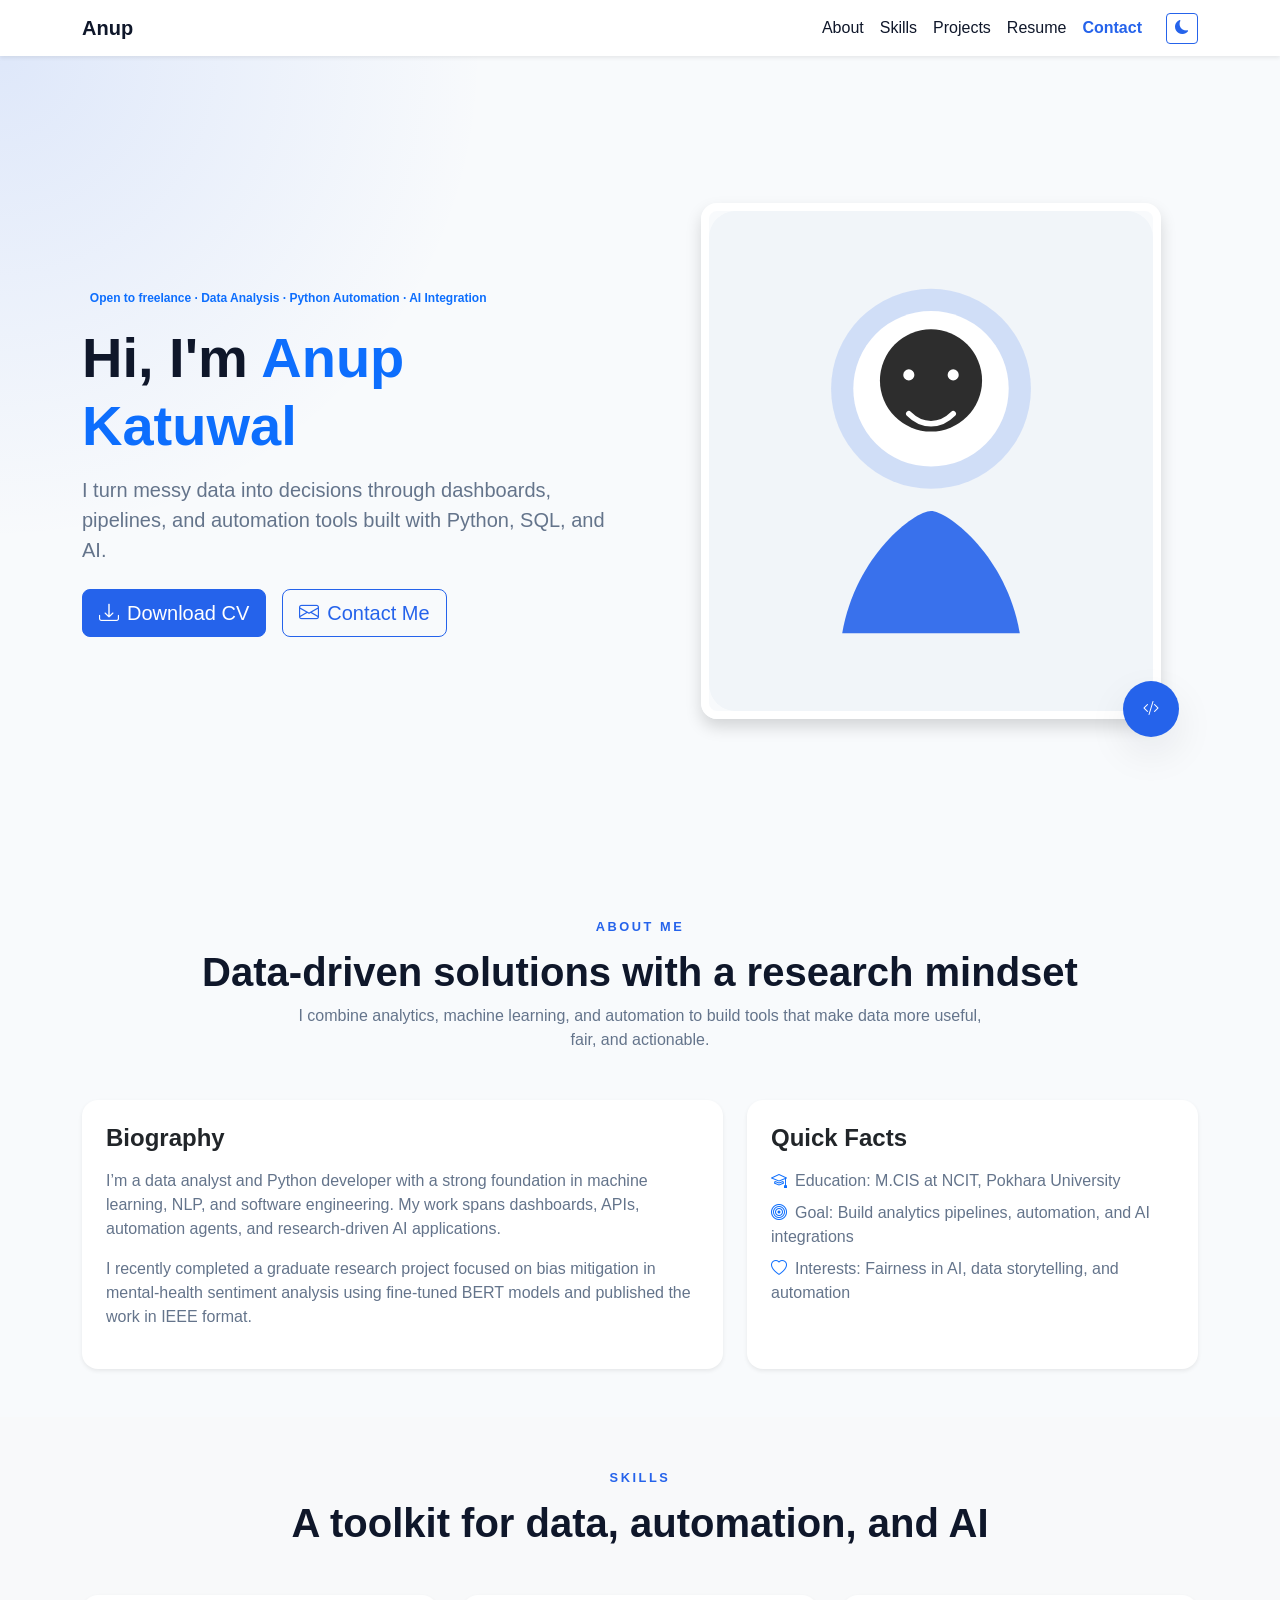
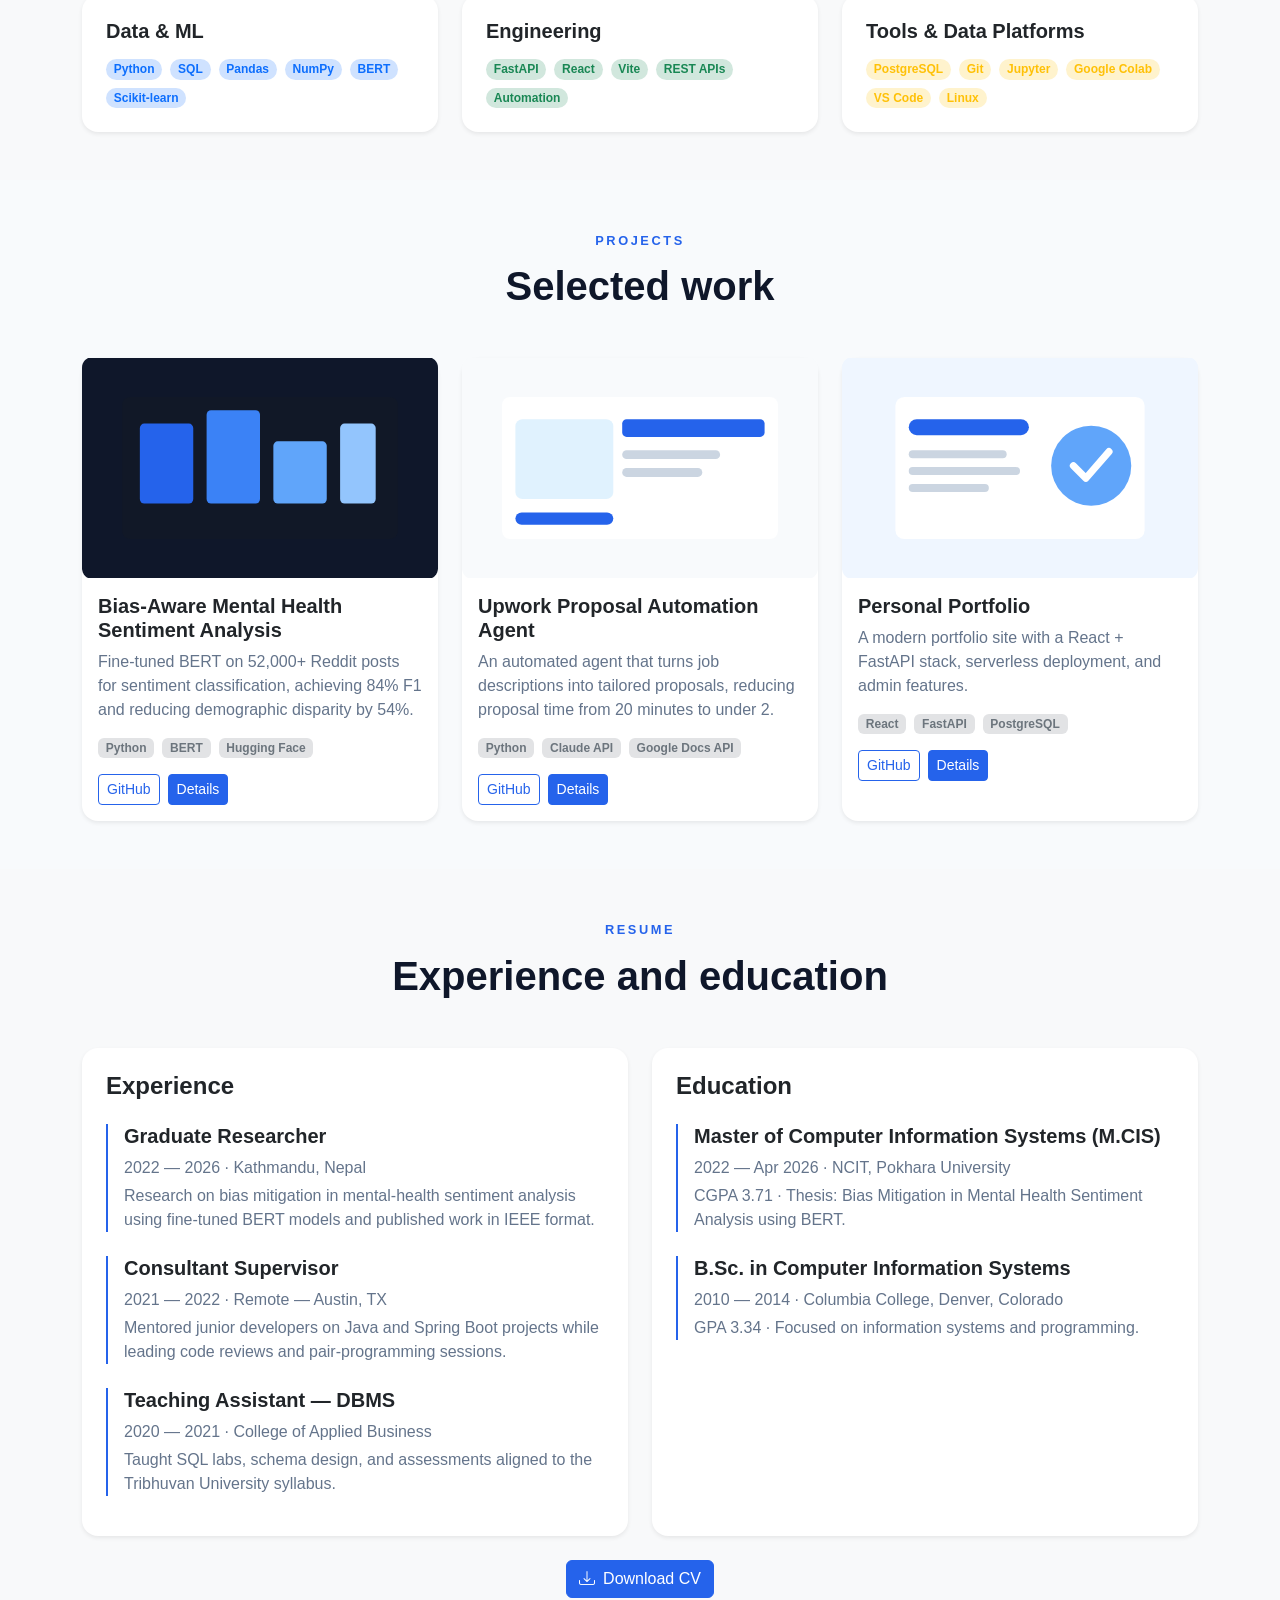
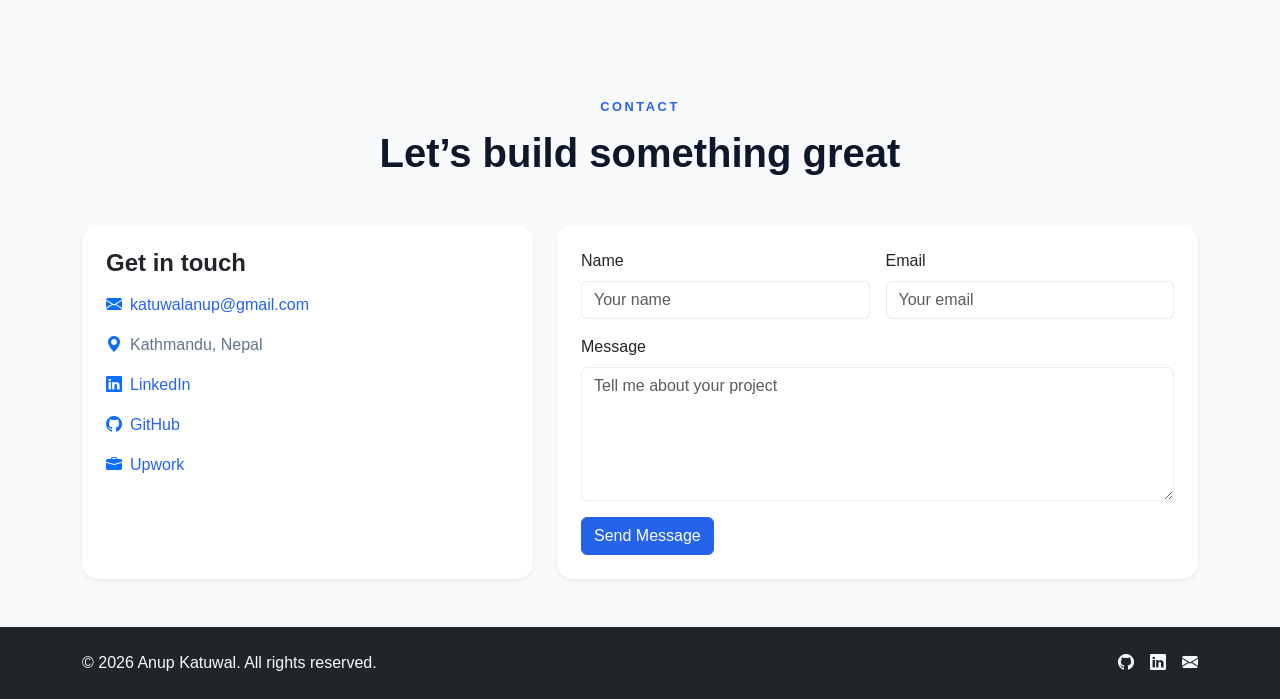
==== portfolio-website/index.html @ b763b2b9 "Add portfolio site and GitHub Pages workflow" ====
<!DOCTYPE html>
<html lang="en" class="h-100">
  <head>
    <meta charset="UTF-8" />
    <meta name="viewport" content="width=device-width, initial-scale=1.0" />
    <meta
      name="description"
      content="Portfolio of Anup Katuwal, a data analyst and Python developer focused on analytics, automation, and AI integration."
    />
    <meta name="author" content="Anup Katuwal" />
    <meta property="og:title" content="Anup Katuwal | Data Analyst & Python Developer" />
    <meta property="og:description" content="Portfolio showcasing analytics, machine learning, and automation projects." />
    <meta property="og:type" content="website" />
    <meta name="theme-color" content="#0f172a" />
    <title>Anup Katuwal | Data Analyst & Python Developer</title>
    <link
      href="https://cdn.jsdelivr.net/npm/bootstrap@5.3.3/dist/css/bootstrap.min.css"
      rel="stylesheet"
    />
    <link
      rel="stylesheet"
      href="https://cdn.jsdelivr.net/npm/bootstrap-icons@1.11.3/font/bootstrap-icons.css"
    />
    <link rel="stylesheet" href="css/style.css" />
  </head>
  <body class="d-flex flex-column min-vh-100">
    <header>
      <nav class="navbar navbar-expand-lg navbar-light bg-white shadow-sm sticky-top" id="mainNavbar">
        <div class="container">
          <a class="navbar-brand fw-bold text-primary" href="#home">Anup</a>
          <button
            class="navbar-toggler"
            type="button"
            data-bs-toggle="collapse"
            data-bs-target="#navbarNav"
            aria-controls="navbarNav"
            aria-expanded="false"
            aria-label="Toggle navigation"
          >
            <span class="navbar-toggler-icon"></span>
          </button>
          <div class="collapse navbar-collapse" id="navbarNav">
            <ul class="navbar-nav ms-auto align-items-lg-center">
              <li class="nav-item"><a class="nav-link" href="#about">About</a></li>
              <li class="nav-item"><a class="nav-link" href="#skills">Skills</a></li>
              <li class="nav-item"><a class="nav-link" href="#projects">Projects</a></li>
              <li class="nav-item"><a class="nav-link" href="#resume">Resume</a></li>
              <li class="nav-item"><a class="nav-link" href="#contact">Contact</a></li>
              <li class="nav-item ms-lg-3">
                <button class="btn btn-outline-primary btn-sm theme-toggle" type="button" aria-label="Toggle dark mode">
                  <i class="bi bi-moon-fill"></i>
                </button>
              </li>
            </ul>
          </div>
        </div>
      </nav>
    </header>

    <main id="home">
      <!-- Hero section -->
      <section class="hero py-5 py-lg-6">
        <div class="container">
          <div class="row align-items-center g-5">
            <div class="col-lg-6 order-2 order-lg-1">
              <span class="badge text-bg-primary-subtle text-primary mb-3">Open to freelance · Data Analysis · Python Automation · AI Integration</span>
              <h1 class="display-4 fw-bold mb-3">Hi, I'm <span class="text-primary">Anup Katuwal</span></h1>
              <p class="lead text-muted mb-4">
                I turn messy data into decisions through dashboards, pipelines, and automation tools built with Python, SQL, and AI.
              </p>
              <div class="d-flex flex-wrap gap-3">
                <a href="https://anup-katuwal.com.np/resume.pdf" class="btn btn-primary btn-lg" target="_blank" rel="noreferrer">
                  <i class="bi bi-download me-2"></i>Download CV
                </a>
                <a href="#contact" class="btn btn-outline-primary btn-lg">
                  <i class="bi bi-envelope me-2"></i>Contact Me
                </a>
              </div>
            </div>
            <div class="col-lg-6 order-1 order-lg-2">
              <div class="hero-card position-relative mx-auto">
                <img src="images/profile.svg" alt="Profile portrait" class="img-fluid rounded-4 shadow" />
                <div class="hero-badge">
                  <i class="bi bi-code-slash"></i>
                </div>
              </div>
            </div>
          </div>
        </div>
      </section>

      <!-- About section -->
      <section id="about" class="py-5 section-block">
        <div class="container">
          <div class="section-heading text-center mb-5">
            <span class="section-label">About Me</span>
            <h2 class="display-6 fw-bold">Data-driven solutions with a research mindset</h2>
            <p class="text-muted mx-auto" style="max-width: 700px;">
              I combine analytics, machine learning, and automation to build tools that make data more useful, fair, and actionable.
            </p>
          </div>
          <div class="row g-4">
            <div class="col-lg-7">
              <div class="card border-0 shadow-sm h-100 p-4">
                <h3 class="h4 fw-semibold mb-3">Biography</h3>
                <p class="text-muted">
                  I’m a data analyst and Python developer with a strong foundation in machine learning, NLP, and software engineering. My work spans dashboards, APIs, automation agents, and research-driven AI applications.
                </p>
                <p class="text-muted">
                  I recently completed a graduate research project focused on bias mitigation in mental-health sentiment analysis using fine-tuned BERT models and published the work in IEEE format.
                </p>
              </div>
            </div>
            <div class="col-lg-5">
              <div class="card border-0 shadow-sm h-100 p-4">
                <h3 class="h4 fw-semibold mb-3">Quick Facts</h3>
                <ul class="list-unstyled text-muted mb-0">
                  <li class="mb-2"><i class="bi bi-mortarboard me-2 text-primary"></i>Education: M.CIS at NCIT, Pokhara University</li>
                  <li class="mb-2"><i class="bi bi-bullseye me-2 text-primary"></i>Goal: Build analytics pipelines, automation, and AI integrations</li>
                  <li class="mb-2"><i class="bi bi-heart me-2 text-primary"></i>Interests: Fairness in AI, data storytelling, and automation</li>
                </ul>
              </div>
            </div>
          </div>
        </div>
      </section>

      <!-- Skills section -->
      <section id="skills" class="py-5 section-block bg-light">
        <div class="container">
          <div class="section-heading text-center mb-5">
            <span class="section-label">Skills</span>
            <h2 class="display-6 fw-bold">A toolkit for data, automation, and AI</h2>
          </div>
          <div class="row g-4">
            <div class="col-md-6 col-lg-4">
              <div class="card border-0 shadow-sm h-100 p-4 skill-card">
                <h3 class="h5 fw-semibold mb-3">Data & ML</h3>
                <div class="d-flex flex-wrap gap-2">
                  <span class="badge rounded-pill bg-primary-subtle text-primary">Python</span>
                  <span class="badge rounded-pill bg-primary-subtle text-primary">SQL</span>
                  <span class="badge rounded-pill bg-primary-subtle text-primary">Pandas</span>
                  <span class="badge rounded-pill bg-primary-subtle text-primary">NumPy</span>
                  <span class="badge rounded-pill bg-primary-subtle text-primary">BERT</span>
                  <span class="badge rounded-pill bg-primary-subtle text-primary">Scikit-learn</span>
                </div>
              </div>
            </div>
            <div class="col-md-6 col-lg-4">
              <div class="card border-0 shadow-sm h-100 p-4 skill-card">
                <h3 class="h5 fw-semibold mb-3">Engineering</h3>
                <div class="d-flex flex-wrap gap-2">
                  <span class="badge rounded-pill bg-success-subtle text-success">FastAPI</span>
                  <span class="badge rounded-pill bg-success-subtle text-success">React</span>
                  <span class="badge rounded-pill bg-success-subtle text-success">Vite</span>
                  <span class="badge rounded-pill bg-success-subtle text-success">REST APIs</span>
                  <span class="badge rounded-pill bg-success-subtle text-success">Automation</span>
                </div>
              </div>
            </div>
            <div class="col-md-6 col-lg-4">
              <div class="card border-0 shadow-sm h-100 p-4 skill-card">
                <h3 class="h5 fw-semibold mb-3">Tools & Data Platforms</h3>
                <div class="d-flex flex-wrap gap-2">
                  <span class="badge rounded-pill bg-warning-subtle text-warning">PostgreSQL</span>
                  <span class="badge rounded-pill bg-warning-subtle text-warning">Git</span>
                  <span class="badge rounded-pill bg-warning-subtle text-warning">Jupyter</span>
                  <span class="badge rounded-pill bg-warning-subtle text-warning">Google Colab</span>
                  <span class="badge rounded-pill bg-warning-subtle text-warning">VS Code</span>
                  <span class="badge rounded-pill bg-warning-subtle text-warning">Linux</span>
                </div>
              </div>
            </div>
          </div>
        </div>
      </section>

      <!-- Projects section -->
      <section id="projects" class="py-5 section-block">
        <div class="container">
          <div class="section-heading text-center mb-5">
            <span class="section-label">Projects</span>
            <h2 class="display-6 fw-bold">Selected work</h2>
          </div>
          <div class="row g-4">
            <div class="col-md-6 col-lg-4">
              <div class="card border-0 shadow-sm h-100 project-card">
                <img src="images/project-analytics.svg" class="card-img-top" alt="Bias-aware sentiment analysis project preview" />
                <div class="card-body">
                  <h3 class="h5 fw-semibold">Bias-Aware Mental Health Sentiment Analysis</h3>
                  <p class="text-muted">Fine-tuned BERT on 52,000+ Reddit posts for sentiment classification, achieving 84% F1 and reducing demographic disparity by 54%.</p>
                  <div class="d-flex flex-wrap gap-2 mb-3">
                    <span class="badge bg-secondary-subtle text-secondary">Python</span>
                    <span class="badge bg-secondary-subtle text-secondary">BERT</span>
                    <span class="badge bg-secondary-subtle text-secondary">Hugging Face</span>
                  </div>
                  <div class="d-flex gap-2">
                    <a href="https://github.com/anupkatuwal/bias-aware-sentiment-analysis-mental-health" target="_blank" rel="noreferrer" class="btn btn-sm btn-outline-primary">GitHub</a>
                    <a href="https://anup-katuwal.com.np/projects/thesis" target="_blank" rel="noreferrer" class="btn btn-sm btn-primary">Details</a>
                  </div>
                </div>
              </div>
            </div>
            <div class="col-md-6 col-lg-4">
              <div class="card border-0 shadow-sm h-100 project-card">
                <img src="images/project-ecommerce.svg" class="card-img-top" alt="Upwork proposal automation project preview" />
                <div class="card-body">
                  <h3 class="h5 fw-semibold">Upwork Proposal Automation Agent</h3>
                  <p class="text-muted">An automated agent that turns job descriptions into tailored proposals, reducing proposal time from 20 minutes to under 2.</p>
                  <div class="d-flex flex-wrap gap-2 mb-3">
                    <span class="badge bg-secondary-subtle text-secondary">Python</span>
                    <span class="badge bg-secondary-subtle text-secondary">Claude API</span>
                    <span class="badge bg-secondary-subtle text-secondary">Google Docs API</span>
                  </div>
                  <div class="d-flex gap-2">
                    <a href="https://github.com/anupkatuwal/upwork-proposal-agent" target="_blank" rel="noreferrer" class="btn btn-sm btn-outline-primary">GitHub</a>
                    <a href="https://anup-katuwal.com.np/projects/upwork-agent" target="_blank" rel="noreferrer" class="btn btn-sm btn-primary">Details</a>
                  </div>
                </div>
              </div>
            </div>
            <div class="col-md-6 col-lg-4">
              <div class="card border-0 shadow-sm h-100 project-card">
                <img src="images/project-taskmanager.svg" class="card-img-top" alt="Portfolio project preview" />
                <div class="card-body">
                  <h3 class="h5 fw-semibold">Personal Portfolio</h3>
                  <p class="text-muted">A modern portfolio site with a React + FastAPI stack, serverless deployment, and admin features.</p>
                  <div class="d-flex flex-wrap gap-2 mb-3">
                    <span class="badge bg-secondary-subtle text-secondary">React</span>
                    <span class="badge bg-secondary-subtle text-secondary">FastAPI</span>
                    <span class="badge bg-secondary-subtle text-secondary">PostgreSQL</span>
                  </div>
                  <div class="d-flex gap-2">
                    <a href="https://github.com/anupkatuwal/anup-portfolio" target="_blank" rel="noreferrer" class="btn btn-sm btn-outline-primary">GitHub</a>
                    <a href="https://anup-katuwal.com.np/projects/portfolio" target="_blank" rel="noreferrer" class="btn btn-sm btn-primary">Details</a>
                  </div>
                </div>
              </div>
            </div>
          </div>
        </div>
      </section>

      <!-- Resume section -->
      <section id="resume" class="py-5 section-block bg-light">
        <div class="container">
          <div class="section-heading text-center mb-5">
            <span class="section-label">Resume</span>
            <h2 class="display-6 fw-bold">Experience and education</h2>
          </div>
          <div class="row g-4">
            <div class="col-lg-6">
              <div class="card border-0 shadow-sm h-100 p-4">
                <h3 class="h4 fw-semibold mb-4">Experience</h3>
                <div class="timeline">
                  <div class="timeline-item mb-4">
                    <h5 class="fw-semibold">Graduate Researcher</h5>
                    <p class="text-muted mb-1">2022 — 2026 · Kathmandu, Nepal</p>
                    <p class="text-muted">Research on bias mitigation in mental-health sentiment analysis using fine-tuned BERT models and published work in IEEE format.</p>
                  </div>
                  <div class="timeline-item mb-4">
                    <h5 class="fw-semibold">Consultant Supervisor</h5>
                    <p class="text-muted mb-1">2021 — 2022 · Remote — Austin, TX</p>
                    <p class="text-muted">Mentored junior developers on Java and Spring Boot projects while leading code reviews and pair-programming sessions.</p>
                  </div>
                  <div class="timeline-item">
                    <h5 class="fw-semibold">Teaching Assistant — DBMS</h5>
                    <p class="text-muted mb-1">2020 — 2021 · College of Applied Business</p>
                    <p class="text-muted">Taught SQL labs, schema design, and assessments aligned to the Tribhuvan University syllabus.</p>
                  </div>
                </div>
              </div>
            </div>
            <div class="col-lg-6">
              <div class="card border-0 shadow-sm h-100 p-4">
                <h3 class="h4 fw-semibold mb-4">Education</h3>
                <div class="timeline">
                  <div class="timeline-item mb-4">
                    <h5 class="fw-semibold">Master of Computer Information Systems (M.CIS)</h5>
                    <p class="text-muted mb-1">2022 — Apr 2026 · NCIT, Pokhara University</p>
                    <p class="text-muted">CGPA 3.71 · Thesis: Bias Mitigation in Mental Health Sentiment Analysis using BERT.</p>
                  </div>
                  <div class="timeline-item">
                    <h5 class="fw-semibold">B.Sc. in Computer Information Systems</h5>
                    <p class="text-muted mb-1">2010 — 2014 · Columbia College, Denver, Colorado</p>
                    <p class="text-muted">GPA 3.34 · Focused on information systems and programming.</p>
                  </div>
                </div>
              </div>
            </div>
          </div>
          <div class="text-center mt-4">
            <a href="https://anup-katuwal.com.np/resume.pdf" class="btn btn-primary" target="_blank" rel="noreferrer">
              <i class="bi bi-download me-2"></i>Download CV
            </a>
          </div>
        </div>
      </section>

      <!-- Contact section -->
      <section id="contact" class="py-5 section-block">
        <div class="container">
          <div class="section-heading text-center mb-5">
            <span class="section-label">Contact</span>
            <h2 class="display-6 fw-bold">Let’s build something great</h2>
          </div>
          <div class="row g-4">
            <div class="col-lg-5">
              <div class="card border-0 shadow-sm h-100 p-4">
                <h3 class="h4 fw-semibold mb-3">Get in touch</h3>
                <ul class="list-unstyled text-muted">
                  <li class="mb-3"><i class="bi bi-envelope-fill me-2 text-primary"></i><a href="mailto:katuwalanup@gmail.com" class="text-decoration-none">katuwalanup@gmail.com</a></li>
                  <li class="mb-3"><i class="bi bi-geo-alt-fill me-2 text-primary"></i>Kathmandu, Nepal</li>
                  <li class="mb-3"><i class="bi bi-linkedin me-2 text-primary"></i><a href="https://www.linkedin.com/in/anupkatuwal1989" target="_blank" rel="noreferrer" class="text-decoration-none">LinkedIn</a></li>
                  <li class="mb-3"><i class="bi bi-github me-2 text-primary"></i><a href="https://github.com/anupkatuwal" target="_blank" rel="noreferrer" class="text-decoration-none">GitHub</a></li>
                  <li><i class="bi bi-briefcase-fill me-2 text-primary"></i><a href="https://www.upwork.com/freelancers/~01fe60c948627059d5" target="_blank" rel="noreferrer" class="text-decoration-none">Upwork</a></li>
                </ul>
              </div>
            </div>
            <div class="col-lg-7">
              <div class="card border-0 shadow-sm h-100 p-4">
                <form>
                  <div class="row g-3">
                    <div class="col-md-6">
                      <label for="name" class="form-label">Name</label>
                      <input type="text" class="form-control" id="name" placeholder="Your name" />
                    </div>
                    <div class="col-md-6">
                      <label for="email" class="form-label">Email</label>
                      <input type="email" class="form-control" id="email" placeholder="Your email" />
                    </div>
                    <div class="col-12">
                      <label for="message" class="form-label">Message</label>
                      <textarea class="form-control" id="message" rows="5" placeholder="Tell me about your project"></textarea>
                    </div>
                    <div class="col-12">
                      <button type="submit" class="btn btn-primary">Send Message</button>
                    </div>
                  </div>
                </form>
              </div>
            </div>
          </div>
        </div>
      </section>
    </main>

    <footer class="mt-auto py-4 bg-dark text-light">
      <div class="container d-flex flex-column flex-md-row justify-content-between align-items-center gap-3">
        <p class="mb-0">© 2026 Anup Katuwal. All rights reserved.</p>
        <div class="d-flex gap-3">
          <a href="https://github.com/anupkatuwal" target="_blank" rel="noreferrer" class="text-light text-decoration-none"><i class="bi bi-github"></i></a>
          <a href="https://www.linkedin.com/in/anupkatuwal1989" target="_blank" rel="noreferrer" class="text-light text-decoration-none"><i class="bi bi-linkedin"></i></a>
          <a href="mailto:katuwalanup@gmail.com" class="text-light text-decoration-none"><i class="bi bi-envelope-fill"></i></a>
        </div>
      </div>
    </footer>

    <button class="btn btn-primary rounded-circle back-to-top" id="backToTop" aria-label="Back to top">
      <i class="bi bi-arrow-up"></i>
    </button>

    <script src="https://cdn.jsdelivr.net/npm/bootstrap@5.3.3/dist/js/bootstrap.bundle.min.js"></script>
    <script src="js/script.js"></script>
  </body>
</html>
---- portfolio-website/css/style.css ----
:root {
  --bg: #f8fafc;
  --surface: #ffffff;
  --surface-alt: #f1f5f9;
  --text: #0f172a;
  --muted: #64748b;
  --primary: #2563eb;
  --primary-dark: #1d4ed8;
  --border: rgba(15, 23, 42, 0.08);
  --shadow: 0 16px 40px rgba(15, 23, 42, 0.08);
  --transition: 0.3s ease;
}

body.dark {
  --bg: #020617;
  --surface: #0f172a;
  --surface-alt: #111827;
  --text: #e2e8f0;
  --muted: #94a3b8;
  --primary: #60a5fa;
  --primary-dark: #3b82f6;
  --border: rgba(255, 255, 255, 0.08);
  --shadow: 0 16px 40px rgba(2, 6, 23, 0.45);
}

html {
  scroll-behavior: smooth;
}

body {
  background: var(--bg);
  color: var(--text);
  font-family: Inter, "Segoe UI", Roboto, Arial, sans-serif;
  transition: background-color var(--transition), color var(--transition);
}

a {
  color: var(--primary);
}

.text-muted {
  color: var(--muted) !important;
}

img {
  max-width: 100%;
  display: block;
}

section {
  scroll-margin-top: 80px;
}

.navbar {
  transition: background-color var(--transition), box-shadow var(--transition);
}

.navbar-light {
  background-color: var(--surface) !important;
}

.navbar-brand,
.nav-link,
.navbar-toggler {
  color: var(--text) !important;
}

.nav-link.active {
  color: var(--primary) !important;
  font-weight: 600;
}

.hero {
  min-height: 90vh;
  display: flex;
  align-items: center;
  background: radial-gradient(circle at top left, rgba(37, 99, 235, 0.12), transparent 32%), var(--bg);
}

.py-lg-6 {
  padding-top: 5rem;
  padding-bottom: 5rem;
}

.hero-card {
  max-width: 460px;
  position: relative;
}

.hero-card img {
  border: 8px solid var(--surface);
  box-shadow: var(--shadow);
}

.hero-badge {
  position: absolute;
  bottom: -18px;
  right: -18px;
  width: 56px;
  height: 56px;
  display: grid;
  place-items: center;
  background: var(--primary);
  color: white;
  border-radius: 50%;
  box-shadow: var(--shadow);
  animation: float 3s ease-in-out infinite;
}

.section-heading {
  margin-bottom: 2rem;
}

.section-label {
  display: inline-block;
  margin-bottom: 0.75rem;
  color: var(--primary);
  font-weight: 600;
  text-transform: uppercase;
  letter-spacing: 0.2em;
  font-size: 0.8rem;
}

.card,
.skill-card,
.project-card {
  background: var(--surface);
  border: 1px solid var(--border);
  border-radius: 1rem;
  transition: transform var(--transition), box-shadow var(--transition), border-color var(--transition);
}

.card:hover,
.skill-card:hover,
.project-card:hover {
  transform: translateY(-6px);
  box-shadow: var(--shadow);
}

.project-card img {
  height: 220px;
  object-fit: cover;
}

.timeline-item {
  position: relative;
  padding-left: 1rem;
  border-left: 2px solid var(--primary);
}

.back-to-top {
  position: fixed;
  right: 1.25rem;
  bottom: 1.25rem;
  width: 48px;
  height: 48px;
  opacity: 0;
  visibility: hidden;
  transform: translateY(12px);
  transition: opacity var(--transition), transform var(--transition), visibility var(--transition);
  z-index: 1030;
}

.back-to-top.show {
  opacity: 1;
  visibility: visible;
  transform: translateY(0);
}

.btn-primary {
  background: var(--primary);
  border-color: var(--primary);
}

.btn-primary:hover {
  background: var(--primary-dark);
  border-color: var(--primary-dark);
}

.btn-outline-primary {
  color: var(--primary);
  border-color: var(--primary);
}

.btn-outline-primary:hover {
  background: var(--primary);
  border-color: var(--primary);
  color: #fff;
}

.form-control {
  background-color: var(--surface);
  color: var(--text);
  border-color: var(--border);
}

.form-control:focus {
  border-color: var(--primary);
  box-shadow: 0 0 0 0.2rem rgba(37, 99, 235, 0.15);
}

@keyframes float {
  0%,
  100% {
    transform: translateY(0px);
  }
  50% {
    transform: translateY(-8px);
  }
}

@media (max-width: 991px) {
  .hero {
    min-height: auto;
    padding-top: 3rem;
  }
}
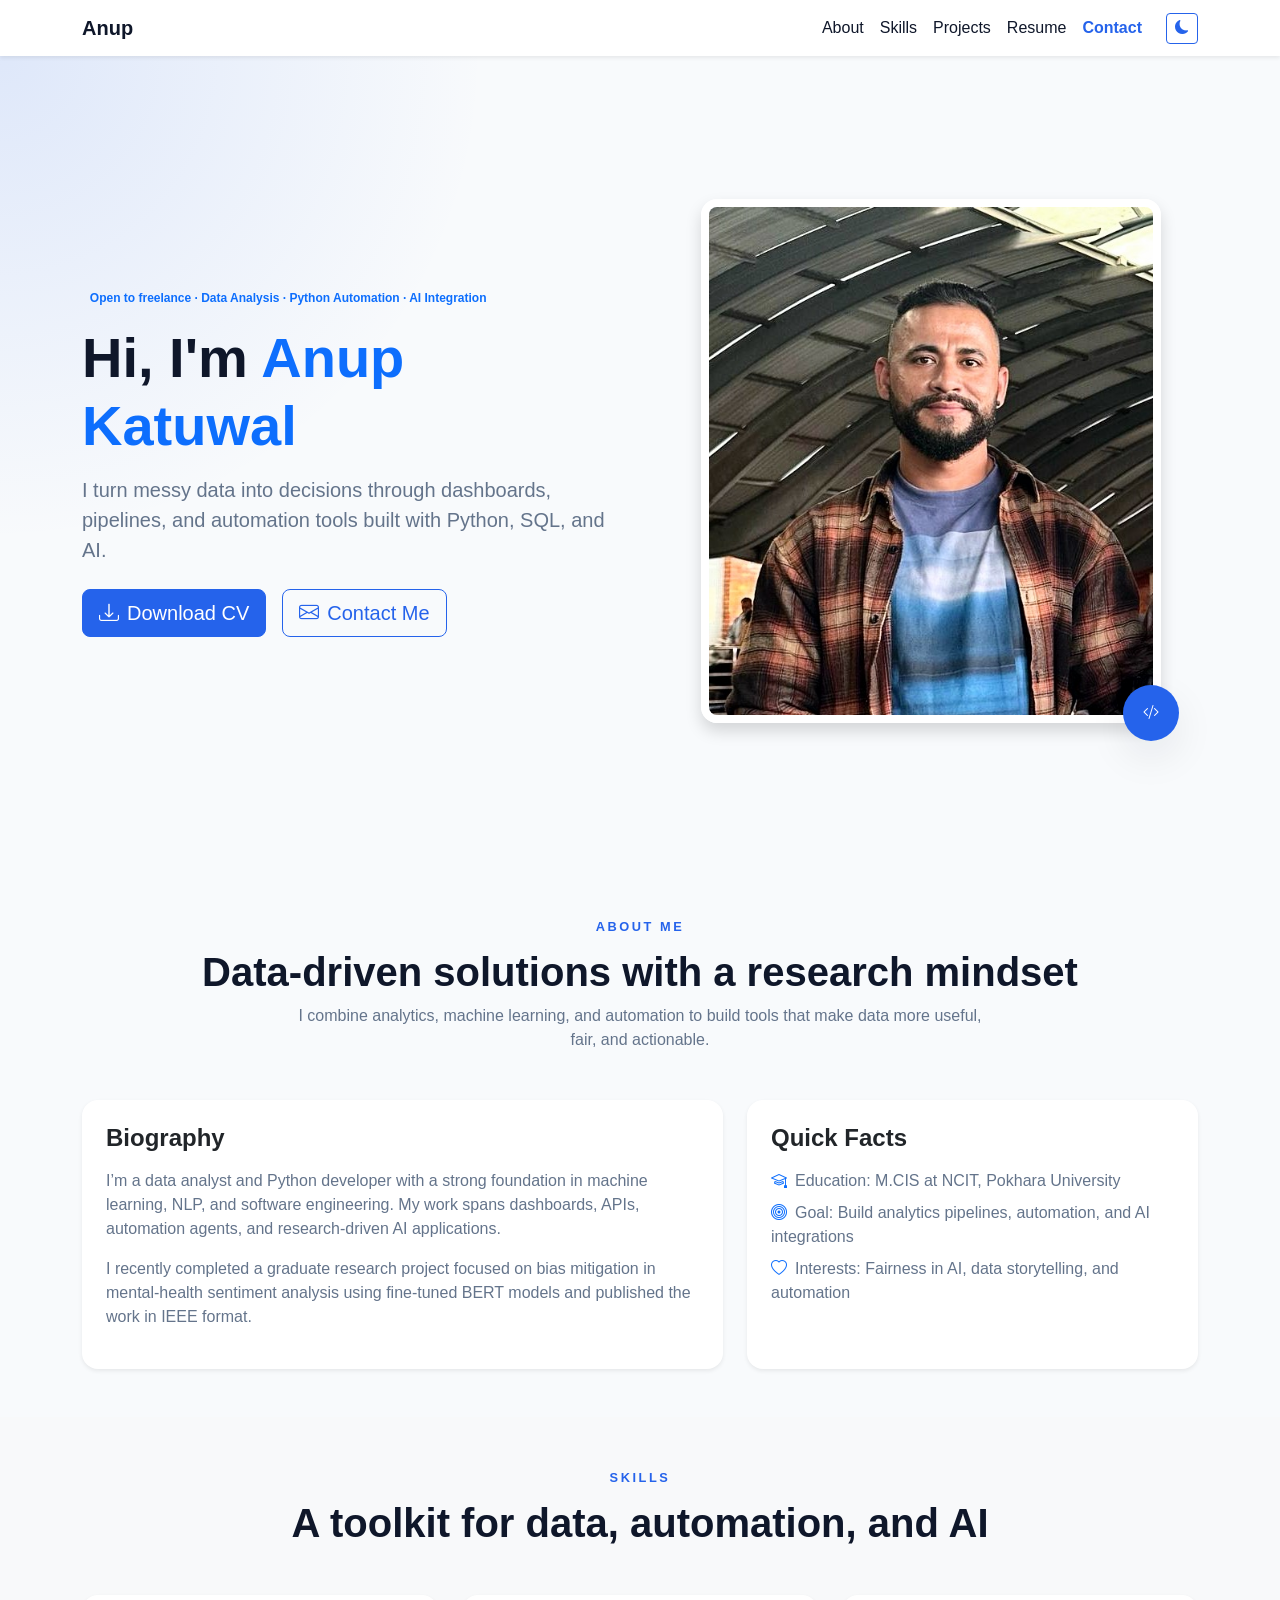
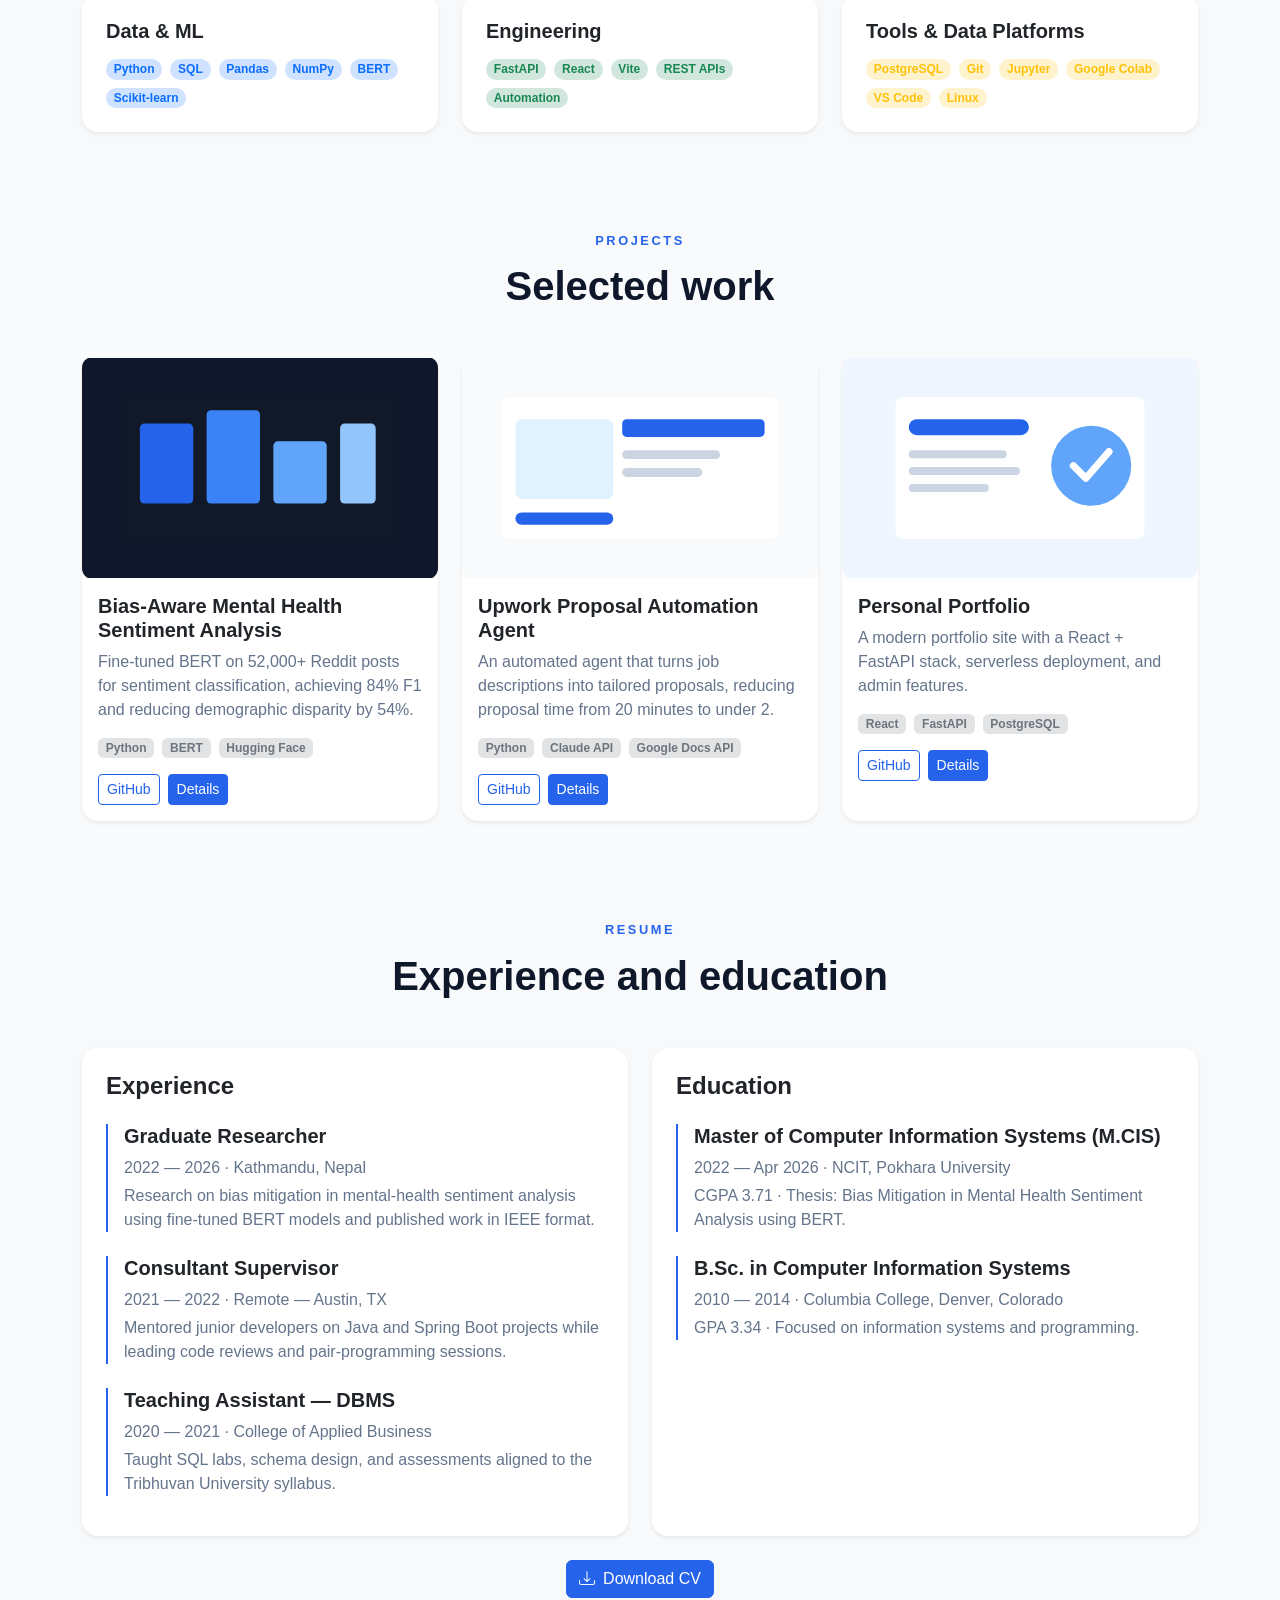
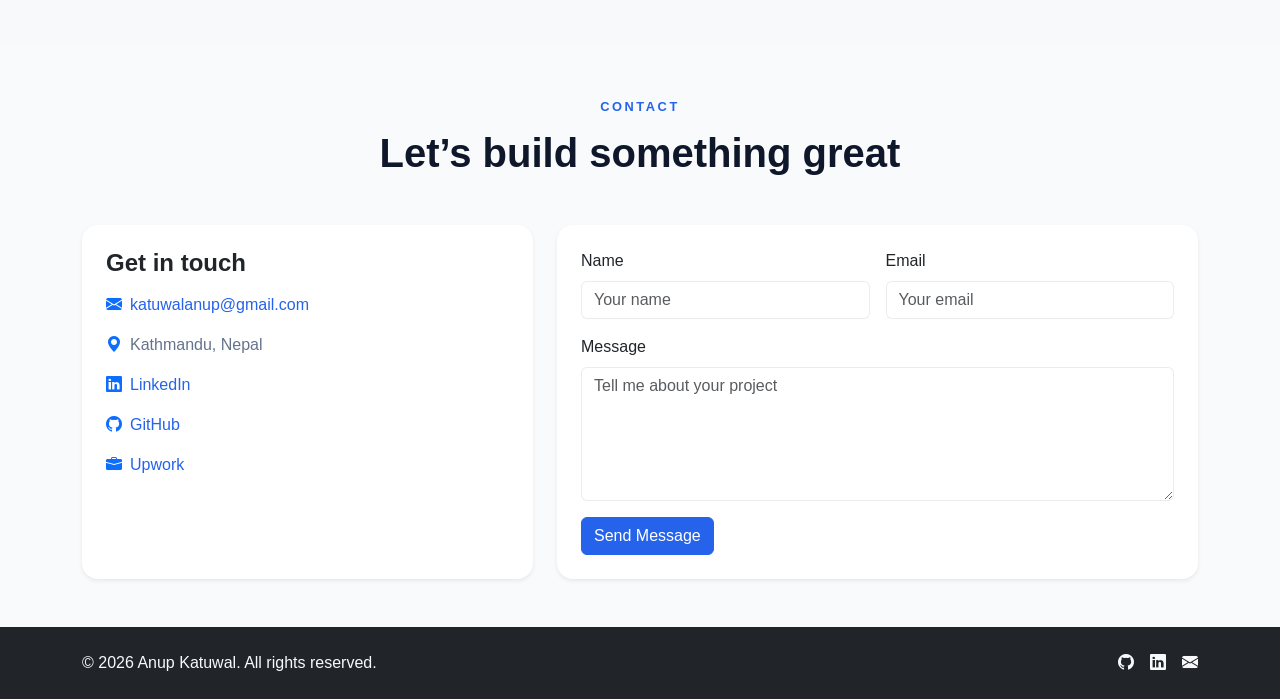
==== commit 2bd9660a: "Complete portfolio: dark mode, animations, real photo, contact form" ====
--- a/portfolio-website/index.html
+++ b/portfolio-website/index.html
@@ -79,7 +79,7 @@
             </div>
             <div class="col-lg-6 order-1 order-lg-2">
               <div class="hero-card position-relative mx-auto">
-                <img src="images/profile.svg" alt="Profile portrait" class="img-fluid rounded-4 shadow" />
+                <img src="images/profile.jpg" alt="Anup Katuwal profile photo" class="img-fluid rounded-4 shadow" />
                 <div class="hero-badge">
                   <i class="bi bi-code-slash"></i>
                 </div>
@@ -100,7 +100,7 @@
             </p>
           </div>
           <div class="row g-4">
-            <div class="col-lg-7">
+            <div class="col-lg-7 reveal">
               <div class="card border-0 shadow-sm h-100 p-4">
                 <h3 class="h4 fw-semibold mb-3">Biography</h3>
                 <p class="text-muted">
@@ -111,7 +111,7 @@
                 </p>
               </div>
             </div>
-            <div class="col-lg-5">
+            <div class="col-lg-5 reveal">
               <div class="card border-0 shadow-sm h-100 p-4">
                 <h3 class="h4 fw-semibold mb-3">Quick Facts</h3>
                 <ul class="list-unstyled text-muted mb-0">
@@ -133,7 +133,7 @@
             <h2 class="display-6 fw-bold">A toolkit for data, automation, and AI</h2>
           </div>
           <div class="row g-4">
-            <div class="col-md-6 col-lg-4">
+            <div class="col-md-6 col-lg-4 reveal">
               <div class="card border-0 shadow-sm h-100 p-4 skill-card">
                 <h3 class="h5 fw-semibold mb-3">Data & ML</h3>
                 <div class="d-flex flex-wrap gap-2">
@@ -146,7 +146,7 @@
                 </div>
               </div>
             </div>
-            <div class="col-md-6 col-lg-4">
+            <div class="col-md-6 col-lg-4 reveal">
               <div class="card border-0 shadow-sm h-100 p-4 skill-card">
                 <h3 class="h5 fw-semibold mb-3">Engineering</h3>
                 <div class="d-flex flex-wrap gap-2">
@@ -158,7 +158,7 @@
                 </div>
               </div>
             </div>
-            <div class="col-md-6 col-lg-4">
+            <div class="col-md-6 col-lg-4 reveal">
               <div class="card border-0 shadow-sm h-100 p-4 skill-card">
                 <h3 class="h5 fw-semibold mb-3">Tools & Data Platforms</h3>
                 <div class="d-flex flex-wrap gap-2">
@@ -183,7 +183,7 @@
             <h2 class="display-6 fw-bold">Selected work</h2>
           </div>
           <div class="row g-4">
-            <div class="col-md-6 col-lg-4">
+            <div class="col-md-6 col-lg-4 reveal">
               <div class="card border-0 shadow-sm h-100 project-card">
                 <img src="images/project-analytics.svg" class="card-img-top" alt="Bias-aware sentiment analysis project preview" />
                 <div class="card-body">
@@ -201,7 +201,7 @@
                 </div>
               </div>
             </div>
-            <div class="col-md-6 col-lg-4">
+            <div class="col-md-6 col-lg-4 reveal">
               <div class="card border-0 shadow-sm h-100 project-card">
                 <img src="images/project-ecommerce.svg" class="card-img-top" alt="Upwork proposal automation project preview" />
                 <div class="card-body">
@@ -219,7 +219,7 @@
                 </div>
               </div>
             </div>
-            <div class="col-md-6 col-lg-4">
+            <div class="col-md-6 col-lg-4 reveal">
               <div class="card border-0 shadow-sm h-100 project-card">
                 <img src="images/project-taskmanager.svg" class="card-img-top" alt="Portfolio project preview" />
                 <div class="card-body">
@@ -249,7 +249,7 @@
             <h2 class="display-6 fw-bold">Experience and education</h2>
           </div>
           <div class="row g-4">
-            <div class="col-lg-6">
+            <div class="col-lg-6 reveal">
               <div class="card border-0 shadow-sm h-100 p-4">
                 <h3 class="h4 fw-semibold mb-4">Experience</h3>
                 <div class="timeline">
@@ -271,7 +271,7 @@
                 </div>
               </div>
             </div>
-            <div class="col-lg-6">
+            <div class="col-lg-6 reveal">
               <div class="card border-0 shadow-sm h-100 p-4">
                 <h3 class="h4 fw-semibold mb-4">Education</h3>
                 <div class="timeline">
@@ -305,7 +305,7 @@
             <h2 class="display-6 fw-bold">Let’s build something great</h2>
           </div>
           <div class="row g-4">
-            <div class="col-lg-5">
+            <div class="col-lg-5 reveal">
               <div class="card border-0 shadow-sm h-100 p-4">
                 <h3 class="h4 fw-semibold mb-3">Get in touch</h3>
                 <ul class="list-unstyled text-muted">
@@ -317,24 +317,33 @@
                 </ul>
               </div>
             </div>
-            <div class="col-lg-7">
-              <div class="card border-0 shadow-sm h-100 p-4">
-                <form>
+            <div class="col-lg-7 reveal">
+              <div class="card border-0 shadow-sm h-100 p-4">
+                <div id="formSuccess" class="alert alert-success d-none" role="alert">
+                  <i class="bi bi-check-circle-fill me-2"></i>Thanks! I'll get back to you shortly.
+                </div>
+                <form id="contactForm" novalidate>
                   <div class="row g-3">
                     <div class="col-md-6">
-                      <label for="name" class="form-label">Name</label>
-                      <input type="text" class="form-control" id="name" placeholder="Your name" />
+                      <label for="contactName" class="form-label">Name</label>
+                      <input type="text" class="form-control" id="contactName" placeholder="Your name" required />
+                      <div class="invalid-feedback">Please enter your name.</div>
                     </div>
                     <div class="col-md-6">
-                      <label for="email" class="form-label">Email</label>
-                      <input type="email" class="form-control" id="email" placeholder="Your email" />
+                      <label for="contactEmail" class="form-label">Email</label>
+                      <input type="email" class="form-control" id="contactEmail" placeholder="Your email" required />
+                      <div class="invalid-feedback">Please enter a valid email.</div>
                     </div>
                     <div class="col-12">
-                      <label for="message" class="form-label">Message</label>
-                      <textarea class="form-control" id="message" rows="5" placeholder="Tell me about your project"></textarea>
+                      <label for="contactMessage" class="form-label">Message</label>
+                      <textarea class="form-control" id="contactMessage" rows="5" placeholder="Tell me about your project" required></textarea>
+                      <div class="invalid-feedback">Please enter a message.</div>
                     </div>
                     <div class="col-12">
-                      <button type="submit" class="btn btn-primary">Send Message</button>
+                      <button type="submit" class="btn btn-primary" id="formSubmit">
+                        <span class="submit-text">Send Message</span>
+                        <span class="spinner-border spinner-border-sm d-none ms-2" role="status" aria-hidden="true"></span>
+                      </button>
                     </div>
                   </div>
                 </form>
--- a/portfolio-website/css/style.css
+++ b/portfolio-website/css/style.css
@@ -209,9 +209,116 @@
   }
 }
 
+/* Dark mode overrides for Bootstrap utility classes */
+body.dark .bg-light {
+  background-color: var(--surface-alt) !important;
+}
+
+body.dark .bg-white {
+  background-color: var(--surface) !important;
+}
+
+body.dark .form-control {
+  background-color: var(--surface);
+  color: var(--text);
+  border-color: var(--border);
+}
+
+body.dark .form-control::placeholder {
+  color: var(--muted);
+}
+
+body.dark .navbar-light .navbar-toggler-icon {
+  filter: invert(1);
+}
+
+/* Badge subtle colors in dark mode */
+body.dark .bg-primary-subtle {
+  background-color: rgba(96, 165, 250, 0.15) !important;
+}
+
+body.dark .bg-success-subtle {
+  background-color: rgba(34, 197, 94, 0.15) !important;
+}
+
+body.dark .bg-warning-subtle {
+  background-color: rgba(234, 179, 8, 0.15) !important;
+}
+
+body.dark .bg-secondary-subtle {
+  background-color: rgba(148, 163, 184, 0.15) !important;
+}
+
+body.dark .text-warning {
+  color: #fbbf24 !important;
+}
+
+body.dark .text-success {
+  color: #4ade80 !important;
+}
+
+body.dark .text-secondary {
+  color: #94a3b8 !important;
+}
+
+/* Scroll-reveal animation */
+.reveal {
+  opacity: 0;
+  transform: translateY(28px);
+  transition: opacity 0.55s ease, transform 0.55s ease;
+}
+
+.reveal.visible {
+  opacity: 1;
+  transform: translateY(0);
+}
+
+/* Stagger children inside reveal rows */
+.row .reveal:nth-child(2) { transition-delay: 0.1s; }
+.row .reveal:nth-child(3) { transition-delay: 0.2s; }
+
+/* Hero text animation */
+.hero h1 {
+  animation: fadeUp 0.7s ease both;
+}
+
+.hero .lead {
+  animation: fadeUp 0.7s 0.15s ease both;
+}
+
+.hero .d-flex {
+  animation: fadeUp 0.7s 0.3s ease both;
+}
+
+.hero-card {
+  animation: fadeUp 0.8s 0.1s ease both;
+}
+
+@keyframes fadeUp {
+  from {
+    opacity: 0;
+    transform: translateY(20px);
+  }
+  to {
+    opacity: 1;
+    transform: translateY(0);
+  }
+}
+
+/* Navbar dark mode */
+body.dark #mainNavbar {
+  background-color: var(--surface) !important;
+  border-bottom: 1px solid var(--border);
+}
+
+/* Footer */
+body.dark footer {
+  background-color: #000 !important;
+}
+
 @media (max-width: 991px) {
   .hero {
-    min-height: auto;
+    min-height: unset;
     padding-top: 3rem;
   }
 }
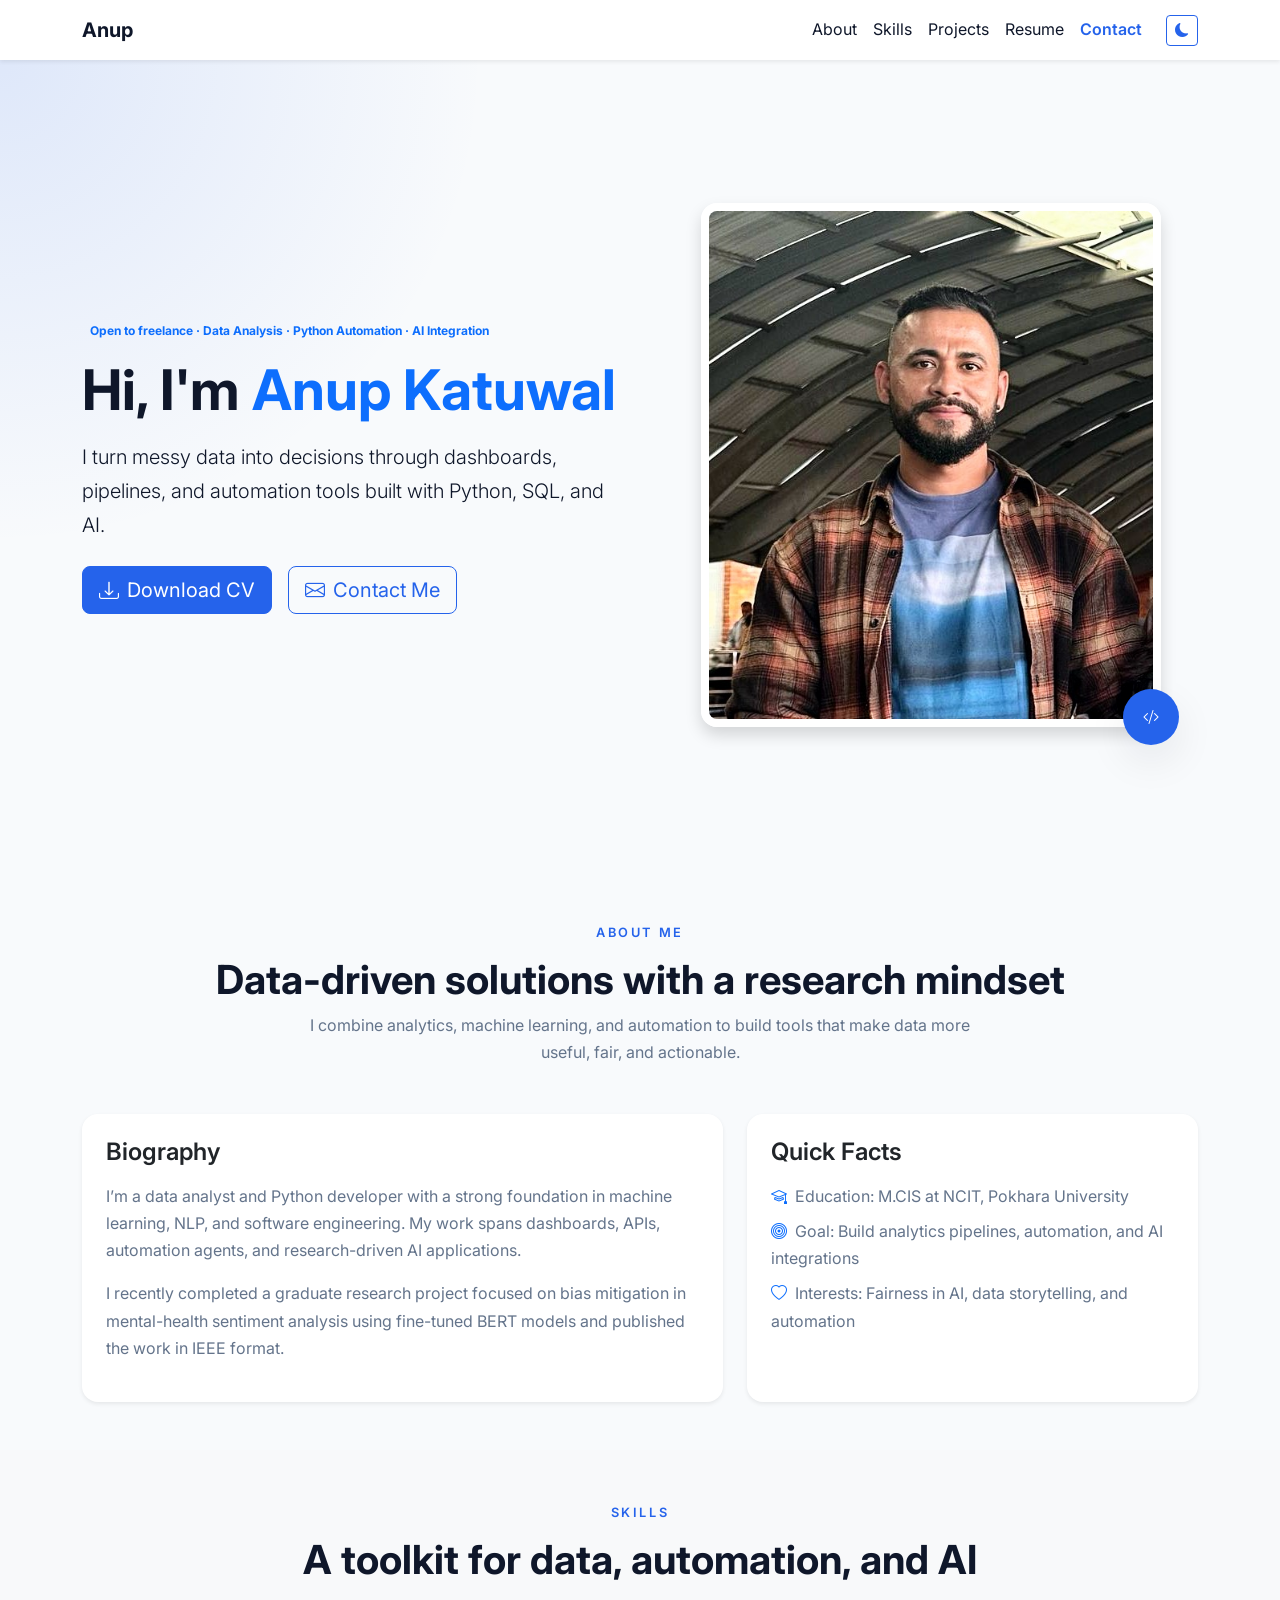
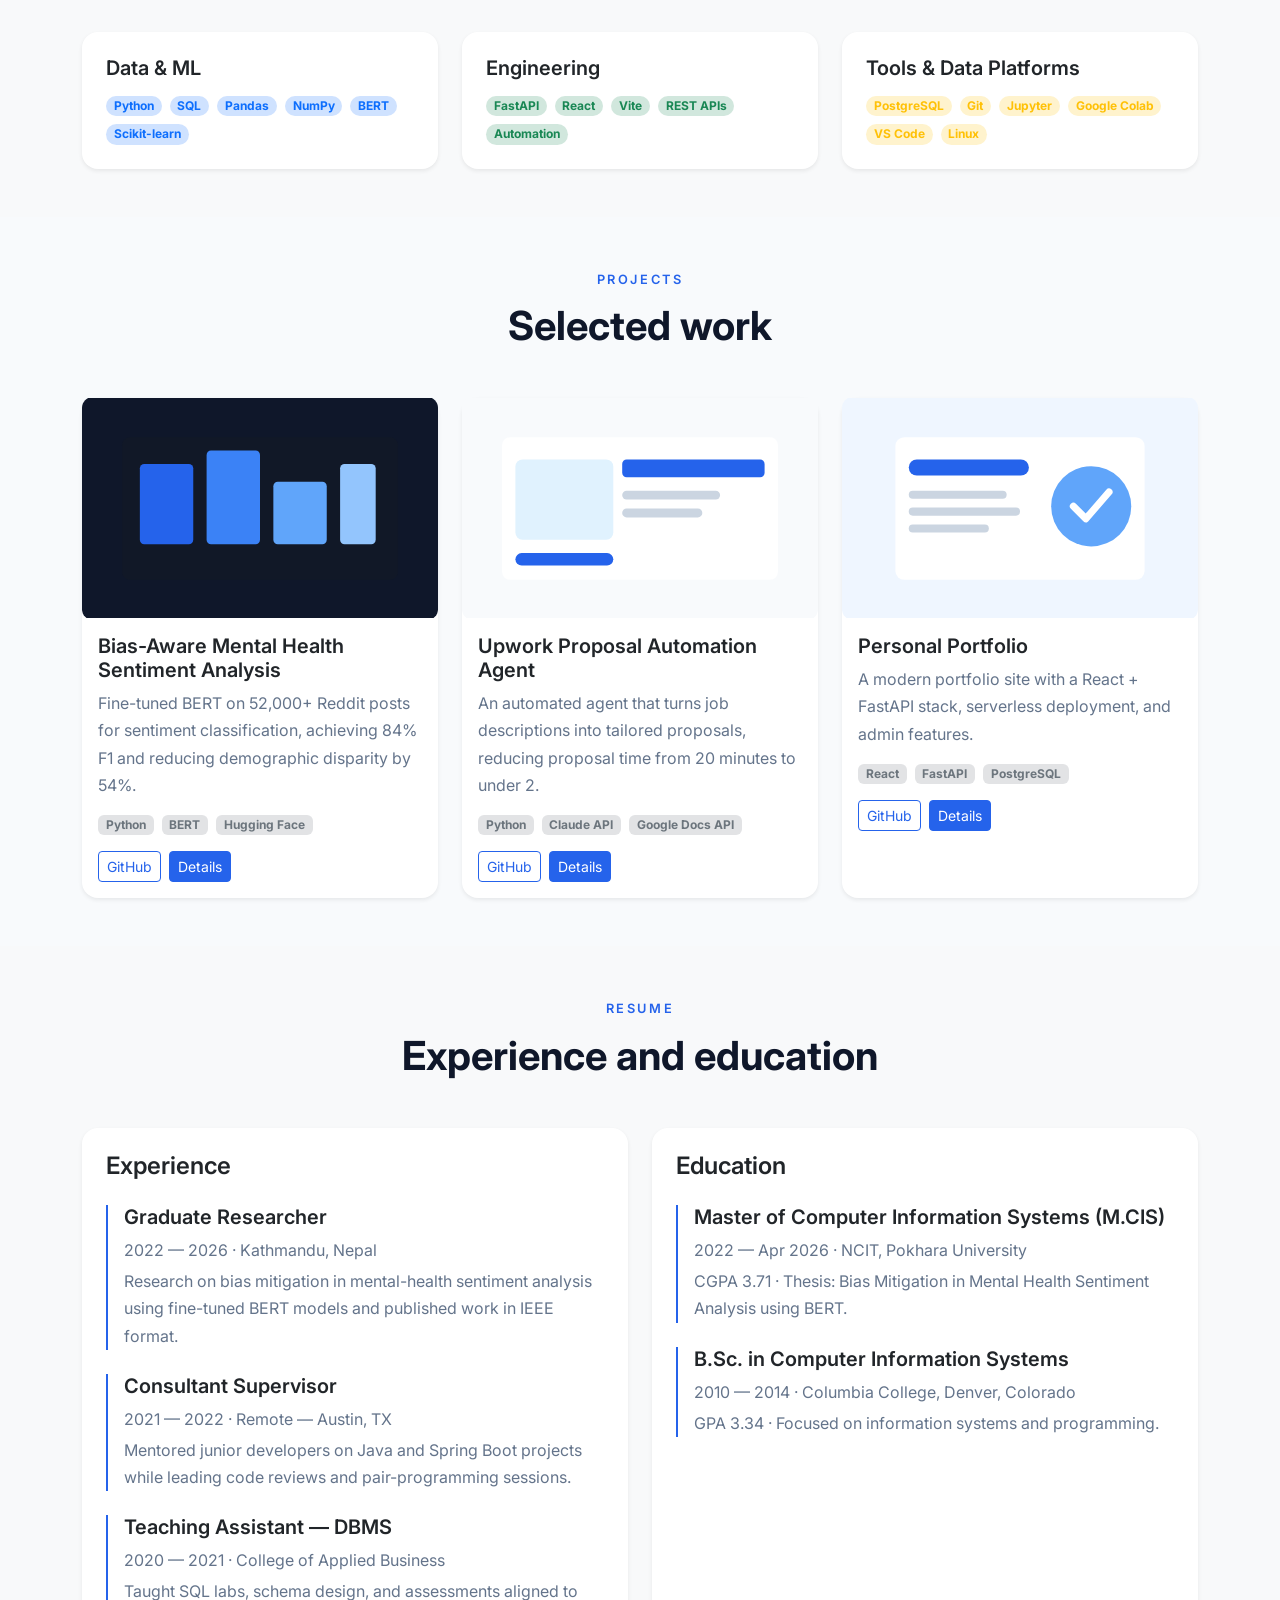
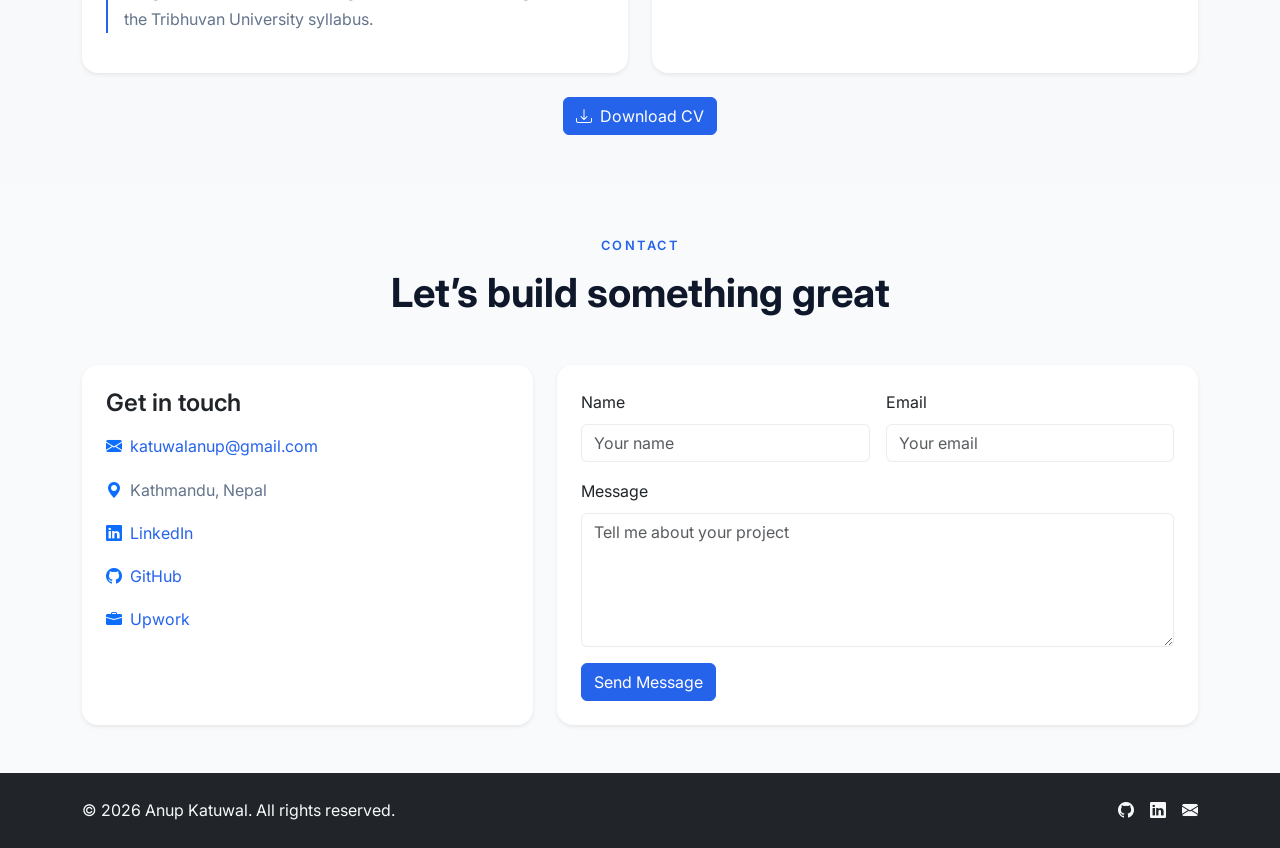
==== commit a2109ee3: "Fix: load Inter from Google Fonts, improve text contrast" ====
--- a/portfolio-website/index.html
+++ b/portfolio-website/index.html
@@ -11,8 +11,10 @@
     <meta property="og:title" content="Anup Katuwal | Data Analyst & Python Developer" />
     <meta property="og:description" content="Portfolio showcasing analytics, machine learning, and automation projects." />
     <meta property="og:type" content="website" />
-    <meta name="theme-color" content="#0f172a" />
-    <title>Anup Katuwal | Data Analyst & Python Developer</title>
+<title>Anup Katuwal | Data Analyst & Python Developer</title>
+    <link rel="preconnect" href="https://fonts.googleapis.com" />
+    <link rel="preconnect" href="https://fonts.gstatic.com" crossorigin />
+    <link href="https://fonts.googleapis.com/css2?family=Inter:wght@400;500;600;700;800&display=swap" rel="stylesheet" />
     <link
       href="https://cdn.jsdelivr.net/npm/bootstrap@5.3.3/dist/css/bootstrap.min.css"
       rel="stylesheet"
@@ -69,7 +71,7 @@
                 I turn messy data into decisions through dashboards, pipelines, and automation tools built with Python, SQL, and AI.
               </p>
               <div class="d-flex flex-wrap gap-3">
-                <a href="https://anup-katuwal.com.np/resume.pdf" class="btn btn-primary btn-lg" target="_blank" rel="noreferrer">
+                <a href="https://anup-katuwal.com.np/resume.pdf" class="btn btn-primary btn-lg" target="_blank" rel="noopener noreferrer">
                   <i class="bi bi-download me-2"></i>Download CV
                 </a>
                 <a href="#contact" class="btn btn-outline-primary btn-lg">
@@ -95,9 +97,9 @@
           <div class="section-heading text-center mb-5">
             <span class="section-label">About Me</span>
             <h2 class="display-6 fw-bold">Data-driven solutions with a research mindset</h2>
-            <p class="text-muted mx-auto" style="max-width: 700px;">
+            <p class="text-muted mx-auto section-intro">
               I combine analytics, machine learning, and automation to build tools that make data more useful, fair, and actionable.
-            </p>
+            </>
           </div>
           <div class="row g-4">
             <div class="col-lg-7 reveal">
@@ -195,8 +197,8 @@
                     <span class="badge bg-secondary-subtle text-secondary">Hugging Face</span>
                   </div>
                   <div class="d-flex gap-2">
-                    <a href="https://github.com/anupkatuwal/bias-aware-sentiment-analysis-mental-health" target="_blank" rel="noreferrer" class="btn btn-sm btn-outline-primary">GitHub</a>
-                    <a href="https://anup-katuwal.com.np/projects/thesis" target="_blank" rel="noreferrer" class="btn btn-sm btn-primary">Details</a>
+                    <a href="https://github.com/anupkatuwal/bias-aware-sentiment-analysis-mental-health" target="_blank" rel="noopener noreferrer" class="btn btn-sm btn-outline-primary">GitHub</a>
+                    <a href="https://anup-katuwal.com.np/projects/thesis" target="_blank" rel="noopener noreferrer" class="btn btn-sm btn-primary">Details</a>
                   </div>
                 </div>
               </div>
@@ -213,8 +215,8 @@
                     <span class="badge bg-secondary-subtle text-secondary">Google Docs API</span>
                   </div>
                   <div class="d-flex gap-2">
-                    <a href="https://github.com/anupkatuwal/upwork-proposal-agent" target="_blank" rel="noreferrer" class="btn btn-sm btn-outline-primary">GitHub</a>
-                    <a href="https://anup-katuwal.com.np/projects/upwork-agent" target="_blank" rel="noreferrer" class="btn btn-sm btn-primary">Details</a>
+                    <a href="https://github.com/anupkatuwal/upwork-proposal-agent" target="_blank" rel="noopener noreferrer" class="btn btn-sm btn-outline-primary">GitHub</a>
+                    <a href="https://anup-katuwal.com.np/projects/upwork-agent" target="_blank" rel="noopener noreferrer" class="btn btn-sm btn-primary">Details</a>
                   </div>
                 </div>
               </div>
@@ -231,8 +233,8 @@
                     <span class="badge bg-secondary-subtle text-secondary">PostgreSQL</span>
                   </div>
                   <div class="d-flex gap-2">
-                    <a href="https://github.com/anupkatuwal/anup-portfolio" target="_blank" rel="noreferrer" class="btn btn-sm btn-outline-primary">GitHub</a>
-                    <a href="https://anup-katuwal.com.np/projects/portfolio" target="_blank" rel="noreferrer" class="btn btn-sm btn-primary">Details</a>
+                    <a href="https://github.com/anupkatuwal/anup-portfolio" target="_blank" rel="noopener noreferrer" class="btn btn-sm btn-outline-primary">GitHub</a>
+                    <a href="https://anup-katuwal.com.np/projects/portfolio" target="_blank" rel="noopener noreferrer" class="btn btn-sm btn-primary">Details</a>
                   </div>
                 </div>
               </div>
@@ -290,7 +292,7 @@
             </div>
           </div>
           <div class="text-center mt-4">
-            <a href="https://anup-katuwal.com.np/resume.pdf" class="btn btn-primary" target="_blank" rel="noreferrer">
+            <a href="https://anup-katuwal.com.np/resume.pdf" class="btn btn-primary" target="_blank" rel="noopener noreferrer">
               <i class="bi bi-download me-2"></i>Download CV
             </a>
           </div>
@@ -311,9 +313,9 @@
                 <ul class="list-unstyled text-muted">
                   <li class="mb-3"><i class="bi bi-envelope-fill me-2 text-primary"></i><a href="mailto:katuwalanup@gmail.com" class="text-decoration-none">katuwalanup@gmail.com</a></li>
                   <li class="mb-3"><i class="bi bi-geo-alt-fill me-2 text-primary"></i>Kathmandu, Nepal</li>
-                  <li class="mb-3"><i class="bi bi-linkedin me-2 text-primary"></i><a href="https://www.linkedin.com/in/anupkatuwal1989" target="_blank" rel="noreferrer" class="text-decoration-none">LinkedIn</a></li>
-                  <li class="mb-3"><i class="bi bi-github me-2 text-primary"></i><a href="https://github.com/anupkatuwal" target="_blank" rel="noreferrer" class="text-decoration-none">GitHub</a></li>
-                  <li><i class="bi bi-briefcase-fill me-2 text-primary"></i><a href="https://www.upwork.com/freelancers/~01fe60c948627059d5" target="_blank" rel="noreferrer" class="text-decoration-none">Upwork</a></li>
+                  <li class="mb-3"><i class="bi bi-linkedin me-2 text-primary"></i><a href="https://www.linkedin.com/in/anupkatuwal1989" target="_blank" rel="noopener noreferrer" class="text-decoration-none">LinkedIn</a></li>
+                  <li class="mb-3"><i class="bi bi-github me-2 text-primary"></i><a href="https://github.com/anupkatuwal" target="_blank" rel="noopener noreferrer" class="text-decoration-none">GitHub</a></li>
+                  <li><i class="bi bi-briefcase-fill me-2 text-primary"></i><a href="https://www.upwork.com/freelancers/~01fe60c948627059d5" target="_blank" rel="noopener noreferrer" class="text-decoration-none">Upwork</a></li>
                 </ul>
               </div>
             </div>
@@ -358,14 +360,14 @@
       <div class="container d-flex flex-column flex-md-row justify-content-between align-items-center gap-3">
         <p class="mb-0">© 2026 Anup Katuwal. All rights reserved.</p>
         <div class="d-flex gap-3">
-          <a href="https://github.com/anupkatuwal" target="_blank" rel="noreferrer" class="text-light text-decoration-none"><i class="bi bi-github"></i></a>
-          <a href="https://www.linkedin.com/in/anupkatuwal1989" target="_blank" rel="noreferrer" class="text-light text-decoration-none"><i class="bi bi-linkedin"></i></a>
-          <a href="mailto:katuwalanup@gmail.com" class="text-light text-decoration-none"><i class="bi bi-envelope-fill"></i></a>
+          <a href="https://github.com/anupkatuwal" target="_blank" rel="noopener noreferrer" class="text-light text-decoration-none" aria-label="GitHub"><i class="bi bi-github"></i></a>
+          <a href="https://www.linkedin.com/in/anupkatuwal1989" target="_blank" rel="noopener noreferrer" class="text-light text-decoration-none" aria-label="LinkedIn"><i class="bi bi-linkedin"></i></a>
+          <a href="mailto:katuwalanup@gmail.com" class="text-light text-decoration-none" aria-label="Email"><i class="bi bi-envelope-fill"></i></a>
         </div>
       </div>
     </footer>
 
-    <button class="btn btn-primary rounded-circle back-to-top" id="backToTop" aria-label="Back to top">
+    <button type="button" class="btn btn-primary rounded-circle back-to-top" id="backToTop" aria-label="Back to top">
       <i class="bi bi-arrow-up"></i>
     </button>
 
--- a/portfolio-website/css/style.css
+++ b/portfolio-website/css/style.css
@@ -30,7 +30,9 @@
 body {
   background: var(--bg);
   color: var(--text);
-  font-family: Inter, "Segoe UI", Roboto, Arial, sans-serif;
+  font-family: 'Inter', "Segoe UI", Roboto, Arial, sans-serif;
+  font-size: 1rem;
+  line-height: 1.7;
   transition: background-color var(--transition), color var(--transition);
 }
 
@@ -111,6 +113,10 @@
   margin-bottom: 2rem;
 }
 
+.section-intro {
+  max-width: 700px;
+}
+
 .section-label {
   display: inline-block;
   margin-bottom: 0.75rem;
@@ -279,19 +285,21 @@
 
 /* Hero text animation */
 .hero h1 {
+  animation: fadeUp 0.6s ease both;
+}
+
+.hero .lead {
+  animation: fadeUp 0.6s 0.1s ease both;
+  color: var(--text) !important;
+  opacity: 0.8;
+}
+
+.hero .d-flex {
+  animation: fadeUp 0.6s 0.2s ease both;
+}
+
+.hero-card {
   animation: fadeUp 0.7s ease both;
-}
-
-.hero .lead {
-  animation: fadeUp 0.7s 0.15s ease both;
-}
-
-.hero .d-flex {
-  animation: fadeUp 0.7s 0.3s ease both;
-}
-
-.hero-card {
-  animation: fadeUp 0.8s 0.1s ease both;
 }
 
 @keyframes fadeUp {
